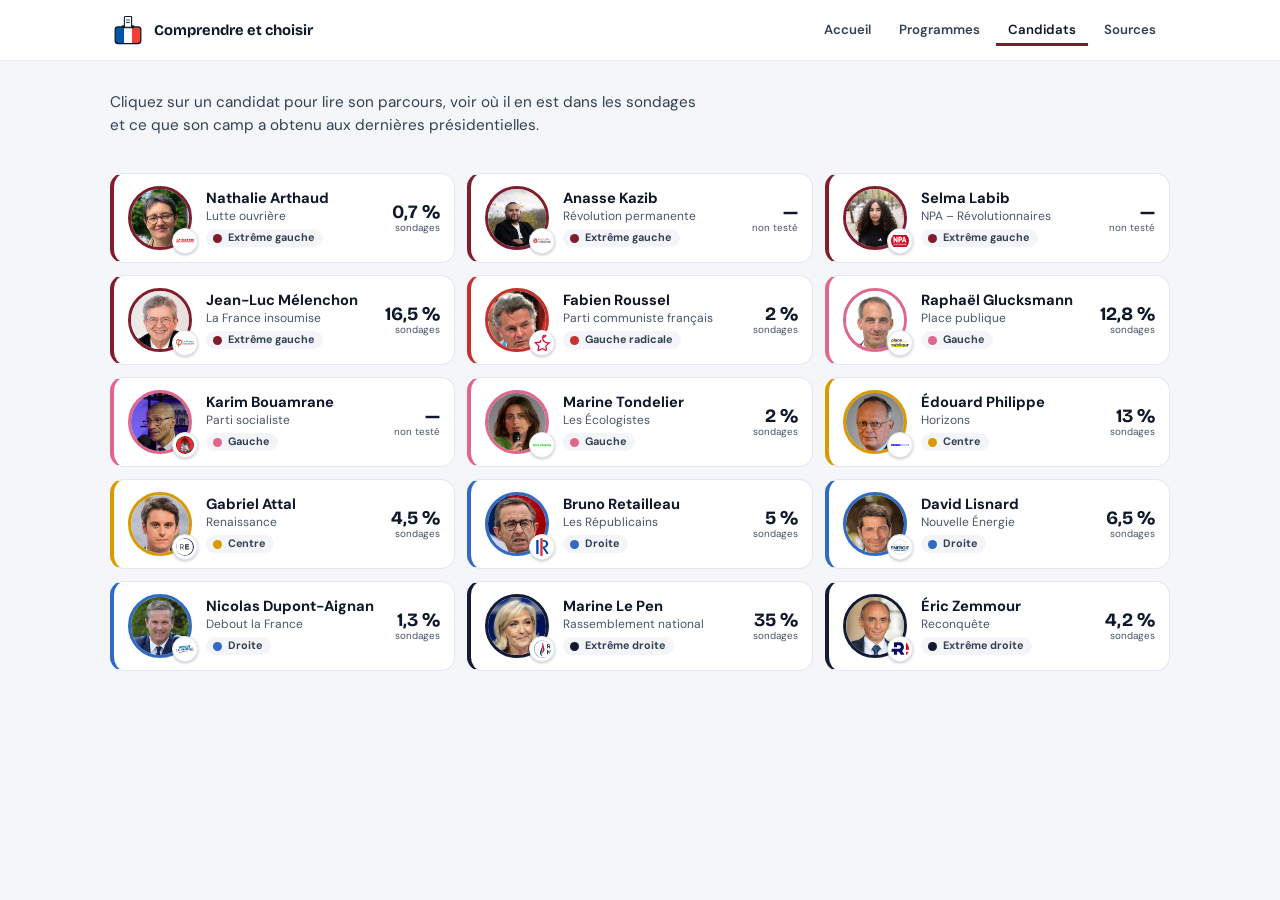
==== candidats.html @ 64fd881b "Drawer : liens proches/opposés multiples et symétriques Co-Authored-By: Claude Sonnet 5.5 <noreply@a" ====
<!doctype html>
<html lang="fr">
<head>
<meta charset="utf-8">
<meta name="viewport" content="width=device-width, initial-scale=1">
<title>Les candidats · Comprendre et choisir</title>
<meta name="description" content="Fiches des candidats à la présidentielle 2027 : parcours politique, parti et nuance, sondages et résultats aux dernières présidentielles.">
<meta name="theme-color" content="#F4F6FA">
<link rel="preconnect" href="https://fonts.googleapis.com">
<link rel="preconnect" href="https://fonts.gstatic.com" crossorigin>
<link rel="stylesheet" href="https://fonts.googleapis.com/css2?family=Bricolage+Grotesque:wght@600;800&family=DM+Sans:wght@400;500;700&display=swap">
<link rel="stylesheet" href="style.css">
</head>
<body>
<header class="site-header">
  <div class="site-header-in">
    <a class="brand" href="index.html"><svg class="logo" viewBox="0 0 40 40" aria-hidden="true" focusable="false">
        <defs><clipPath id="urne"><rect x="4" y="16" width="32" height="21" rx="3.5"/></clipPath></defs>
        <g clip-path="url(#urne)"><rect x="4" y="16" width="11" height="21" fill="#0055A4"/><rect x="15" y="16" width="10" height="21" fill="#fff"/><rect x="25" y="16" width="11" height="21" fill="#EF4135"/></g>
        <rect x="4" y="16" width="32" height="21" rx="3.5" fill="none" stroke="#0F172A" stroke-width="1.6"/>
        <rect x="12" y="14.2" width="16" height="3.6" rx="1.8" fill="#0F172A"/>
        <path d="M15.5 16.5V4.2a1 1 0 0 1 1-1h7a1 1 0 0 1 1 1V16.5z" fill="#fff" stroke="#0F172A" stroke-width="1.4" stroke-linejoin="round"/>
        <path d="M18 7.5h4M18 10.5h4" stroke="#0055A4" stroke-width="1.3" stroke-linecap="round"/>
      </svg><span>Comprendre et choisir</span></a>
    <nav aria-label="Navigation principale">
      <a href="index.html">Accueil</a>
      <a href="programmes.html">Programmes</a>
      <a href="candidats.html" aria-current="page">Candidats</a>
      <a href="sources.html">Sources</a>
    </nav>
  </div>
</header>
<main class="wrap">

<h1 class="sr">Les candidats</h1>
<p class="cd-intro">Cliquez sur un candidat pour lire son parcours, voir où il en est dans les sondages et ce que son camp a obtenu aux dernières présidentielles.</p>

<ul class="cd-grid" id="cd-grid" aria-label="Candidats"></ul>

</main>

<div class="drawer-overlay" id="overlay" hidden></div>
<aside class="drawer drawer-wide" id="drawer" role="dialog" aria-modal="true" aria-labelledby="d-title" hidden>
  <div class="drawer-head">
    <span class="drawer-theme">Fiche candidat</span>
    <button type="button" class="drawer-close" id="d-close" aria-label="Fermer">×</button>
  </div>
  <div class="drawer-body">
    <div class="cd-id">
      <img class="cd-photo" id="d-photo" alt="">
      <div class="cd-id-text">
        <h2 id="d-title"></h2>
        <p class="cd-born" id="d-born"></p>
        <div class="cd-party" id="d-party"></div>
      </div>
    </div>
    <div class="cd-poll" id="d-poll"></div>
    <div class="tabs" role="tablist" aria-label="Sections de la fiche">
      <button type="button" role="tab" id="tab-bio" aria-controls="panel-bio" aria-selected="true" data-tab="bio">Parcours</button>
      <button type="button" role="tab" id="tab-pres" aria-controls="panel-pres" aria-selected="false" tabindex="-1" data-tab="pres">Présidentielles</button>
    </div>
    <div id="panel-bio" role="tabpanel" aria-labelledby="tab-bio"></div>
    <div id="panel-pres" role="tabpanel" aria-labelledby="tab-pres" hidden></div>
  </div>
</aside>

<script src="candidats.js" defer></script>
</body>
</html>
---- style.css ----
:root{
  color-scheme: light;
  --ink:#0F172A; --muted:#475569; --soft:#334155;
  --bg:#F4F6FA; --card:#FFFFFF; --line:#E3E7EF;
  --c1:#7F1D2D; --c2:#C8312B; --c3:#F08AA6; --c4:#F2B632; --c5:#2F6BC4; --c6:#1F3F8F; --c7:#121B33;
  --display:'Bricolage Grotesque','DM Sans',system-ui,sans-serif;
}
*{box-sizing:border-box}
html{-webkit-text-size-adjust:100%}
body{margin:0;background:var(--bg);color:var(--ink);font-family:'DM Sans',system-ui,sans-serif;line-height:1.5}
.wrap{padding:32px 16px 40px;display:flex;flex-direction:column;gap:40px}
h1,h2,h3,p,ul,ol{margin:0}
ul,ol{padding:0;list-style:none}

/* En-tête */
h1{font-family:var(--display);font-weight:800;font-size:clamp(2.5rem,11vw,4.75rem);line-height:1.02;letter-spacing:-.02em}
h2{font-family:var(--display);font-weight:800;font-size:clamp(1.75rem,6vw,2.5rem);letter-spacing:-.01em;line-height:1.1}

/* Hémicycle */
.hemi{background:var(--card);border:1px solid var(--line);border-radius:20px;padding:16px 8px 12px}
.hemi svg{display:block;width:100%;height:auto}
.cap-svg{display:none}

/* Secteurs interactifs */
.sector{cursor:pointer;transition:opacity .15s;outline:none}
.sector path{stroke:#fff;stroke-width:2.5;stroke-linejoin:round}
.sector:focus-visible path{stroke:var(--ink)}
.hemi.has-active .sector:not(.active){opacity:.3}

/* Détail de la nuance */
.detail{margin-top:20px}
.def[hidden]{display:none}
.def.hint:not([hidden]){display:block;text-align:center;color:var(--muted);border-style:dashed}
.def{display:flex;flex-direction:column;gap:12px;background:var(--card);border:1px solid var(--line);border-left:6px solid var(--k);border-radius:16px;padding:18px}
.def h3{font-family:var(--display);font-weight:800;font-size:1.5rem;line-height:1.15;color:var(--kt)}
.def p{font-size:1.02rem}
.def .debate{font-size:.88rem;color:var(--soft);background:#FFF6E0;border-radius:10px;padding:8px 12px}
.def .debate a{color:inherit;text-decoration:underline;text-underline-offset:2px}
.parties{display:flex;flex-wrap:wrap;gap:10px 12px;margin-top:4px}
.pi{display:flex;flex-direction:column;align-items:center;gap:4px;width:64px}
.code{font-size:.62rem;font-weight:700;color:var(--muted);white-space:nowrap;letter-spacing:.02em}
.party{width:64px;height:64px;border-radius:50%;background:#fff;border:1px solid var(--line);display:grid;place-items:center;overflow:hidden;font-size:.78rem;font-weight:800;color:var(--ink)}
.party a{display:grid;place-items:center;width:100%;height:100%;outline:none}
.party{transition:box-shadow .15s,border-color .15s}
.party:hover,.party:focus-within{border-color:var(--k);box-shadow:0 0 0 2px var(--k)}
.party img{width:100%;height:100%;object-fit:contain;padding:6px}
.blk{display:flex;flex-direction:column;gap:8px}
.def h4{margin:0;font-size:.75rem;font-weight:700;letter-spacing:.08em;text-transform:uppercase;color:var(--muted)}
.cands{display:flex;flex-wrap:wrap;gap:16px 14px}
.cand{width:130px;display:flex;flex-direction:column;gap:2px;font-size:.88rem;line-height:1.25}
.cand .pic{position:relative;display:block;width:130px;height:162px;margin-bottom:6px}
.cand .photo{width:100%;height:100%;border-radius:16px;background:var(--line);object-fit:cover;object-position:top}
.cand .badge{position:absolute;right:6px;bottom:6px;width:38px;height:38px;border-radius:50%;background:#fff;border:1px solid var(--line);object-fit:contain;padding:5px;box-shadow:0 1px 4px rgba(15,23,42,.3)}
.cand .name{font-weight:700}
.nocand{font-size:.9rem;color:var(--muted)}
.sr{position:absolute;width:1px;height:1px;overflow:hidden;clip:rect(0 0 0 0);white-space:nowrap}

/* Tablette et plus */
@media (min-width:720px){
  .wrap{padding:30px;gap:56px}
  .hemi{padding:24px 12px 20px}
  .cap-svg{display:inline}
  }
@media (min-width:900px){
  .hemi{display:flex;flex-direction:column;justify-content:center}
  .stage{display:grid;grid-template-columns:minmax(0,3fr) minmax(0,2fr);gap:24px;align-items:stretch}
  .detail{margin-top:0}
  .detail .def:not(.hint){justify-content:flex-start;padding:22px}
  /* Toutes les cartes sont empilées dans la même cellule : la hauteur du bloc
     est celle de la plus grande, elle ne change donc pas au survol. */
  .js .detail{display:grid}
  .js .detail .def{grid-area:1/1}
  .js .detail .def[hidden]{display:flex;visibility:hidden}
}

/* Encart d'information */
.info{background:var(--card);border:1px solid var(--line);border-radius:16px;padding:18px 20px;margin-top:20px;font-size:.95rem;color:var(--soft)}
.info h3{font-family:var(--display);font-size:.95rem;font-weight:800;color:var(--ink);margin-top:4px}
.info ul{list-style:disc;padding-left:1.2rem;display:flex;flex-direction:column;gap:6px}
.info-title{margin:0;font-size:1.02rem}
.info-toggle{display:flex;align-items:center;justify-content:space-between;gap:12px;width:100%;padding:0;border:0;background:none;font:inherit;font-weight:700;color:var(--ink);text-align:left;cursor:pointer}
.info-toggle::after{content:"\25BE";color:var(--muted);font-size:1.1rem;transition:transform .15s}
.info:not(.collapsed) .info-toggle::after{transform:rotate(180deg)}
.info.collapsed .info-body{display:none}
.info-body{display:flex;flex-direction:column;gap:10px;margin-top:12px}
.table-wrap{overflow-x:auto}

/* Habillage de site */
.site-header{position:sticky;top:0;z-index:20;background:#fff;border-bottom:1px solid var(--line)}
.site-header-in{display:flex;align-items:center;justify-content:space-between;gap:12px;padding:12px 16px}
.brand{display:flex;align-items:center;gap:10px;font-family:var(--display);font-weight:800;font-size:1.05rem;color:var(--ink);text-decoration:none}
.logo{width:38px;height:38px;flex:none}
.site-header nav{display:flex;gap:4px}
.site-header nav a{padding:8px 14px;border-radius:999px;color:var(--soft);font-weight:700;font-size:.95rem;text-decoration:none}
.site-header nav a:hover{background:var(--bg);color:var(--ink)}
.site-header nav a[aria-current="page"]{color:var(--ink);box-shadow:inset 0 -3px 0 var(--c1);border-radius:0}
.hemi,.detail .def{box-shadow:0 10px 30px rgba(15,23,42,.06)}
.info{box-shadow:0 10px 30px rgba(15,23,42,.05)}
@media (min-width:720px){
  .site-header-in{padding:14px 32px}
  }

/* Page des sources */
.page-head{display:flex;flex-direction:column;gap:6px}
.page-title{font-size:clamp(2rem,6vw,3rem);letter-spacing:-.02em}
.page-count{color:var(--muted);font-size:.9rem}
.grid-card,.card-section{background:var(--card);border:1px solid var(--line);border-radius:16px;box-shadow:0 10px 30px rgba(15,23,42,.05)}
.grid-card{overflow:hidden}
.datagrid{width:100%;min-width:680px;border-collapse:collapse;font-size:.92rem}
.datagrid th{text-align:left;padding:14px 16px;font-size:.72rem;letter-spacing:.06em;text-transform:uppercase;color:var(--muted);background:#F8F9FC}
.datagrid th:first-child{width:46%}
.datagrid th button{all:unset;display:inline-flex;align-items:center;gap:6px;cursor:pointer;text-transform:uppercase;letter-spacing:.06em}
.datagrid th button:focus-visible{outline:2px solid var(--ink);outline-offset:2px}
.arrow::after{content:"\2195";opacity:.4}
th[aria-sort="ascending"] .arrow::after{content:"\2191";opacity:1}
th[aria-sort="descending"] .arrow::after{content:"\2193";opacity:1}
.filters td{padding:8px 16px;background:var(--card)}
.filters input,.filters select{width:100%;font:inherit;font-size:.85rem;padding:6px 8px;border:1px solid var(--line);border-radius:8px;background:#F8F9FC;color:var(--ink)}
.datagrid tbody td{padding:10px 16px;border-top:1px solid var(--line);vertical-align:middle}
.datagrid tbody tr[hidden]{display:none}
.g-title a{font-weight:700;color:var(--ink);text-decoration:none}
.g-title a:hover{text-decoration:underline;text-underline-offset:2px}
.pill{display:inline-block;padding:2px 10px;border-radius:999px;background:var(--bg);font-size:.75rem;font-weight:700;color:var(--soft);white-space:nowrap}
.empty{padding:20px 16px;color:var(--muted)}
.card-section{padding:20px 22px}
.card-head{display:flex;align-items:center;justify-content:space-between;gap:12px;margin-bottom:14px}
.card-head h2{font-size:1.3rem}
.count-badge{background:var(--bg);border-radius:999px;padding:2px 10px;font-size:.78rem;font-weight:700;color:var(--soft)}
.cards{display:grid;grid-template-columns:repeat(auto-fill,minmax(190px,1fr));gap:12px}
.card{display:flex;flex-direction:column;gap:6px;padding:12px;border:1px solid var(--line);border-radius:14px;background:#fff}
.card-img{display:grid;place-items:center;height:96px;border-radius:10px;background:var(--bg);overflow:hidden}
.card-img img{width:100%;height:100%;object-fit:contain;padding:10px}
.card-photo .card-img{height:190px}
.card-photo .card-img img{width:100%;height:100%;padding:0;object-fit:cover;object-position:top}
.card h3{font-size:.95rem;font-weight:700;line-height:1.25}
.card-link{font-size:.78rem;color:var(--c1);text-underline-offset:2px;overflow-wrap:anywhere}
.card-meta{display:flex;flex-wrap:wrap;align-items:center;gap:6px;margin-top:auto;font-size:.75rem;color:var(--muted)}
.lic{padding:2px 8px;border-radius:999px;font-size:.7rem;font-weight:700;white-space:nowrap}
.lic-attr{background:#FBE3E6;color:#8A1C2F}
.lic-cc0{background:#E8EAF1;color:var(--soft)}
.lic-pd{background:var(--bg);color:var(--ink);box-shadow:inset 0 0 0 1px var(--line)}
.lic-other{background:#FFF3D6;color:#7A5A00}

/* Sondages */
.polls{background:var(--card);border:1px solid var(--line);border-radius:16px;padding:20px 22px;box-shadow:0 10px 30px rgba(15,23,42,.05)}
.polls-head{display:flex;flex-wrap:wrap;align-items:flex-start;justify-content:space-between;gap:12px;margin-bottom:14px}
.polls-head h2{font-size:1.4rem}
.polls-sub{color:var(--muted);font-size:.88rem;margin-top:2px}
.polls-head select{font:inherit;font-size:.88rem;padding:7px 10px;border:1px solid var(--line);border-radius:8px;background:#F8F9FC;color:var(--ink);max-width:100%}
.tabs{display:flex;gap:4px;border-bottom:1px solid var(--line);margin-bottom:18px;overflow-x:auto}
.tabs button{font:inherit;font-weight:700;font-size:.95rem;color:var(--muted);background:none;border:0;border-bottom:3px solid transparent;padding:10px 16px;margin-bottom:-1px;cursor:pointer;white-space:nowrap}
.tabs button:hover{color:var(--ink)}
.tabs button[aria-selected="true"]{color:var(--ink);border-bottom-color:var(--c1)}
.tabs button:focus-visible{outline:2px solid var(--ink);outline-offset:-2px;border-radius:6px}
.polls [role="tabpanel"][hidden]{display:none}
.polls-main{display:grid;grid-template-columns:1fr;gap:24px}
@media (min-width:900px){.polls-main{grid-template-columns:minmax(0,1fr) 280px;align-items:start}}
.bars{display:flex;flex-direction:column;gap:8px}
.bar-row{display:grid;grid-template-columns:minmax(110px,190px) 1fr 52px;align-items:center;gap:12px;font-size:.92rem}
.bar-name{display:block;font-weight:700;color:var(--ink);line-height:1.2}
.bar-name small{display:block;font-weight:400;font-size:.72rem;color:var(--muted)}
.bar-track{display:block;height:14px;border-radius:999px;background:var(--bg);overflow:hidden}
.bar-fill{display:block;height:100%;border-radius:999px;background:var(--k,#9CA3AF)}
.bar-val{display:block;text-align:right;font-weight:700;color:var(--ink)}
.runoff{border:1px solid var(--line);border-radius:14px;padding:16px;background:#F8F9FC}
.runoff h3{font-size:.75rem;font-weight:700;letter-spacing:.08em;text-transform:uppercase;color:var(--muted);margin-bottom:12px}
.runoff ul{display:flex;flex-direction:column;gap:10px}
.ro{display:flex;align-items:center;gap:12px;background:#fff;border:1px solid var(--line);border-radius:12px;padding:10px;border-left:6px solid var(--k,#9CA3AF)}
.ro img{width:56px;height:70px;border-radius:10px;object-fit:cover;object-position:top;flex:none;background:var(--line)}
.ro b{display:block;font-size:.98rem;line-height:1.2;color:var(--ink)}
.ro span{display:block;font-size:.82rem;color:var(--muted);margin-top:2px}
.ro strong{display:block;font-family:var(--display);font-weight:800;font-size:1.5rem;line-height:1.1;color:var(--ink);margin-top:2px}
.chart svg{display:block;width:100%;height:auto;overflow:visible}
.chart .grid line{stroke:var(--line);stroke-width:1}
.chart text{font-family:'DM Sans',system-ui,sans-serif;font-size:11px;fill:var(--muted)}
.chart .line{fill:none;stroke-width:2.5;stroke-linejoin:round;stroke-linecap:round}
.chips{display:flex;flex-wrap:wrap;gap:8px;margin-top:14px}
.chips button{display:inline-flex;align-items:center;gap:8px;font:inherit;font-weight:700;font-size:.82rem;color:var(--ink);background:#fff;border:1px solid var(--line);border-radius:999px;padding:5px 12px;cursor:pointer}
.chips button i{width:10px;height:10px;border-radius:50%;background:var(--k)}
.chips button[aria-pressed="false"]{opacity:.45}
.stack{display:flex;height:40px;border-radius:12px;overflow:hidden;margin-bottom:18px}
.stack span{display:flex;align-items:center;justify-content:center;font-weight:800;font-size:.9rem;color:#fff;min-width:0;overflow:hidden;white-space:nowrap}
.groups{display:grid;grid-template-columns:1fr;gap:14px}
@media (min-width:900px){.groups{grid-template-columns:repeat(3,minmax(0,1fr))}}
.group{border:1px solid var(--line);border-radius:14px;padding:16px;border-top:6px solid var(--k)}
.group-head{display:flex;align-items:baseline;justify-content:space-between;gap:8px;margin-bottom:12px}
.group-head h3{font-size:1.15rem}
.group-head b{font-family:var(--display);font-weight:800;font-size:1.6rem;color:var(--ink)}
.group .bar-row{grid-template-columns:minmax(80px,120px) 1fr 46px;gap:8px;font-size:.85rem}
.polls-meta{margin-top:16px;font-size:.78rem;color:var(--muted)}
@media (max-width:520px){.bar-row{grid-template-columns:96px 1fr 44px;gap:8px;font-size:.85rem}}

/* Affinage : échelle réduite, largeur contenue, finitions */
html{font-size:93.75%}
.wrap{width:100%;max-width:1120px;margin-inline:auto}
.site-header-in{max-width:1120px;margin-inline:auto}
@media (min-width:720px){.wrap{gap:36px}}
.site-header{border-bottom-color:#ECEFF5}
.logo{width:32px;height:32px}
.brand{font-size:.98rem;font-weight:700}
.site-header nav a{font-size:.88rem;font-weight:600;padding:6px 12px}
h2,h3{font-weight:700;letter-spacing:-.01em}
.hemi,.detail .def,.polls,.info,.grid-card,.card-section{border-color:#E8ECF3;box-shadow:0 1px 2px rgba(15,23,42,.04),0 10px 28px rgba(15,23,42,.05)}
.hemi,.detail .def,.polls,.info,.grid-card,.card-section{border-radius:14px}
@media (min-width:900px){
  .stage{grid-template-columns:minmax(0,1fr) minmax(0,1fr);gap:20px}
  .detail .def:not(.hint){padding:22px 24px}
}
.def{border-left-width:4px}
.def h3{font-size:1.4rem}
.def h4,.candidates h4{font-size:.66rem;letter-spacing:.12em;color:#8A91A5}
.def p{font-size:.95rem}
.def .debate{font-size:.82rem;border-radius:8px}
.def .definition{color:var(--soft)}
.party{width:54px;height:54px}
.pi{width:54px}
.code{font-size:.58rem;font-weight:600}
.cands{gap:14px 12px}
.cand{width:104px;font-size:.8rem}
.cand .pic{width:104px;height:130px}
.cand .photo{border-radius:12px}
.cand .badge{width:32px;height:32px;right:5px;bottom:5px;padding:4px}
.cand .name{font-weight:600}
.info{padding:14px 18px}
.info-body{font-size:.9rem}
.polls{padding:22px 24px}
.polls-head h2{font-size:1.2rem}
.polls-sub{font-size:.8rem}
.polls-head select{font-size:.8rem;padding:6px 9px}
.tabs button{font-size:.85rem;font-weight:600;padding:8px 14px}
.bars{gap:10px}
.bar-row{font-size:.86rem;gap:14px;grid-template-columns:minmax(100px,160px) 1fr 48px}
.bar-name{font-weight:600}
.bar-name small{font-size:.66rem}
.bar-track{height:8px}
.bar-val{font-weight:600}
@media (min-width:900px){.polls-main{grid-template-columns:minmax(0,1fr) 240px}}
.runoff{padding:14px;border-radius:12px}
.runoff h3{font-size:.66rem;letter-spacing:.12em}
.ro{padding:8px;border-radius:10px;border-left-width:4px;gap:10px}
.ro img{width:44px;height:56px;border-radius:8px}
.ro b{font-size:.88rem;font-weight:600}
.ro span{font-size:.74rem}
.ro strong{font-size:1.2rem;font-weight:700}
.chart{max-width:900px}
.chart .line{stroke-width:2}
.chart text{font-size:10px}
.chips{margin-top:10px;gap:6px}
.chips button{font-size:.75rem;font-weight:600;padding:4px 10px}
.stack{height:30px;border-radius:8px;margin-bottom:14px}
.stack span{font-size:.78rem;font-weight:700}
.group{padding:14px;border-top-width:4px;border-radius:12px}
.group-head h3{font-size:1rem}
.group-head b{font-size:1.25rem;font-weight:700}
.group .bar-row{grid-template-columns:minmax(70px,100px) 1fr 42px;font-size:.8rem}
.polls-meta{font-size:.72rem}
.page-title{font-size:2rem;font-weight:700}
.datagrid{font-size:.85rem}
.card-img{height:80px}
.card-photo .card-img{height:150px}
.card h3{font-size:.88rem;font-weight:600}
.card-head h2{font-size:1.15rem}

/* Pastilles photo de la tendance */
.chips{gap:10px}
.chips button{width:42px;height:42px;padding:0;border:3px solid var(--k);border-radius:50%;overflow:hidden;background:#fff;transition:opacity .15s,filter .15s,transform .15s}
.chips button img{display:block;width:100%;height:100%;object-fit:cover;object-position:top}
.chips button:hover{transform:translateY(-1px)}
.chips button[aria-pressed="false"]{opacity:.4;filter:grayscale(1)}
.chips button:focus-visible{outline:2px solid var(--ink);outline-offset:2px}

/* Photos rondes dans les barres */
.bar-row{grid-template-columns:40px 1fr 48px;gap:14px}
.bar-photo{display:block;width:36px;height:36px;border-radius:50%;overflow:hidden;border:2px solid var(--k);background:var(--line)}
.bar-photo img{display:block;width:100%;height:100%;object-fit:cover;object-position:top}
.group .bar-row{grid-template-columns:36px 1fr 42px;gap:10px}
.group .bar-photo{width:32px;height:32px}
@media (max-width:520px){.bar-row{grid-template-columns:36px 1fr 44px;gap:10px}}

/* Miniatures dans le graphique de tendance */
.chart .av{cursor:pointer;transition:opacity .15s}
.chart .av[aria-pressed="false"]{opacity:.38;filter:grayscale(1)}
.chart .av:focus-visible{outline:2px solid var(--ink);outline-offset:2px}
@media (min-width:700px){.chips{display:none}}
@media (max-width:699px){.chart .av{display:none}}

/* Sondages : moins de 5 % */
.polls-left{display:flex;flex-direction:column;gap:20px;min-width:0}
.low h3{font-size:.66rem;font-weight:700;letter-spacing:.12em;text-transform:uppercase;color:#8A91A5;margin-bottom:10px}
.low-list{display:flex;flex-wrap:wrap;gap:8px 14px}
.low-item{display:flex;flex-direction:column;align-items:center;gap:4px}
.low-item .bar-photo{width:36px;height:36px}
.low-val{font-size:.72rem;font-weight:600;color:var(--soft)}

/* Hémicycle au-dessus du détail */
.stage{grid-template-columns:1fr;gap:20px}
.hemi svg{max-width:520px;margin-inline:auto}
@media (min-width:900px){
  .stage{display:grid;grid-template-columns:minmax(0,1fr);gap:20px;align-items:start}
  .hemi{display:block;padding:22px 24px 18px}
  .detail{margin-top:0}
  .detail .def:not(.hint),.js .detail .def[hidden]:not(.hint){display:grid;grid-template-columns:minmax(0,1fr) minmax(0,1fr);column-gap:40px;row-gap:16px;align-content:start;padding:22px 26px}
  .detail .def h3{grid-column:1/-1}
  .detail .def .blk{grid-column:1}
  .detail .def .blk.candidates{grid-column:2;grid-row:2 / span 2}
}

/* Encart dans le cadre de l'hémicycle */
.hemi .info{margin:0;padding:12px 4px 0;border:0;border-top:1px solid var(--line);border-radius:0;box-shadow:none;background:none}
@media (min-width:900px){
  .hemi{display:grid;grid-template-columns:minmax(0,1.1fr) minmax(0,1fr);gap:32px;align-items:center}
  .hemi svg{max-width:100%;margin:0}
  .hemi .info{padding:0 0 0 32px;border-top:0;border-left:1px solid var(--line)}
}

/* Bureau : explication toujours dépliée, sans titre */
@media (min-width:900px){
  .hemi .info-title{display:none}
  .hemi .info.collapsed .info-body{display:flex}
  .hemi .info-body{margin-top:0}
}

/* Page Programmes */
.pf{background:var(--card);border:1px solid #E8ECF3;border-radius:14px;padding:14px 18px;box-shadow:0 1px 2px rgba(15,23,42,.04),0 10px 28px rgba(15,23,42,.05);display:flex;flex-direction:column;gap:10px}
.pf-row{display:flex;align-items:center;gap:14px}
.pf-label{flex:none;width:64px;font-size:.66rem;font-weight:700;letter-spacing:.12em;text-transform:uppercase;color:#8A91A5}
.pf-cands,.pf-themes{display:flex;flex-wrap:wrap;gap:8px}
.pf-cand{position:relative;width:42px;height:42px;padding:0;border:3px solid var(--k);border-radius:50%;background:#fff;cursor:pointer;opacity:.78;transition:opacity .15s,transform .15s,box-shadow .15s}
.pf-cand img{display:block;width:100%;height:100%;border-radius:50%;object-fit:cover;object-position:top}
.pf-cand:hover{opacity:1;transform:translateY(-1px)}
.pf-cand[aria-pressed="true"]{opacity:1;box-shadow:0 0 0 3px #fff,0 0 0 5px var(--k)}
.pf-cand.is-empty{filter:grayscale(1);opacity:.4}
.pf-n{position:absolute;right:-6px;bottom:-6px;min-width:20px;height:20px;padding:0 5px;border-radius:999px;background:var(--ink);color:#fff;font-size:.62rem;font-weight:700;line-height:20px;text-align:center}
.pf-theme{display:inline-flex;align-items:center;gap:6px;font:inherit;font-size:.78rem;font-weight:600;color:var(--ink);background:#fff;border:1px solid var(--line);border-radius:999px;padding:5px 12px;cursor:pointer}
.pf-theme:hover{border-color:var(--ink)}
.pf-theme[aria-pressed="true"]{background:var(--ink);color:#fff;border-color:var(--ink)}
.pf-theme:disabled{opacity:.4;cursor:default}
.pf-n2{font-size:.68rem;font-weight:700;color:var(--muted)}
.pf-theme[aria-pressed="true"] .pf-n2{color:#C9D0E0}
.pf-count{font-size:.78rem;color:var(--muted)}
@media (max-width:719px){.pf-row{flex-direction:column;align-items:flex-start;gap:8px}.pf-label{width:auto}}
#parties{display:flex;flex-direction:column;gap:20px}
.prog-party{background:var(--card);border:1px solid #E8ECF3;border-top:4px solid var(--k);border-radius:14px;padding:18px 20px;box-shadow:0 1px 2px rgba(15,23,42,.04),0 10px 28px rgba(15,23,42,.05);display:flex;flex-direction:column;gap:14px}
.party-head{display:flex;align-items:center;gap:14px;flex-wrap:wrap}
.party-photo{width:48px;height:48px;border-radius:50%;object-fit:cover;object-position:top;border:3px solid var(--k)}
.party-who{flex:1;min-width:160px}
.party-who h2{font-size:1.15rem}
.party-sub{font-size:.82rem;color:var(--muted)}
.party-meta{display:flex;align-items:center;gap:10px}
.party-status{padding:3px 10px;border-radius:999px;font-size:.7rem;font-weight:700;background:var(--bg);color:var(--soft)}
.party-status.is-publie{background:#E4F4EA;color:#1F6B3A}
.party-status.is-partiel{background:#FFF3D6;color:#7A5A00}
.party-status.is-non-publie,.party-status.is-non-trouve,.party-status.is-non-collecte{background:#FBE3E6;color:#8A1C2F}
.party-n{font-size:.78rem;color:var(--muted)}
.party-note{font-size:.84rem;color:var(--soft);background:#F8F9FC;border-radius:10px;padding:10px 12px}
.pgrid{display:grid;grid-template-columns:repeat(auto-fill,minmax(250px,1fr));gap:12px}
.pcard{display:flex;flex-direction:column;gap:6px;text-align:left;font:inherit;background:#fff;border:1px solid var(--line);border-left:4px solid var(--k);border-radius:12px;padding:12px 14px;cursor:pointer;transition:box-shadow .15s,transform .15s}
.pcard:hover{box-shadow:0 8px 22px rgba(15,23,42,.1);transform:translateY(-1px)}
.pcard:focus-visible{outline:2px solid var(--ink);outline-offset:2px}
.pcard-top{display:flex;align-items:center;justify-content:space-between;gap:8px}
.pcard-theme{font-size:.62rem;font-weight:700;letter-spacing:.1em;text-transform:uppercase;color:#8A91A5}
.pcard-flag{flex:none;padding:1px 7px;border-radius:999px;background:#FFF3D6;color:#7A5A00;font-size:.62rem;font-weight:700}
.pcard-text{display:-webkit-box;-webkit-line-clamp:2;-webkit-box-orient:vertical;overflow:hidden;min-height:2.8em;font-size:.88rem;line-height:1.4;color:var(--ink)}
.party-more{align-self:flex-start;font:inherit;font-size:.82rem;font-weight:700;color:var(--ink);background:none;border:1px solid var(--line);border-radius:999px;padding:6px 14px;cursor:pointer}
.party-more:hover{border-color:var(--ink)}
body.no-scroll{overflow:hidden}
.drawer-overlay{position:fixed;inset:0;z-index:40;background:rgba(15,23,42,.38);opacity:0;transition:opacity .2s}
.drawer-overlay.is-open{opacity:1}
.drawer{position:fixed;top:0;right:0;bottom:0;z-index:50;width:min(460px,100%);background:#fff;border-left:4px solid var(--k,#6B7280);box-shadow:-12px 0 40px rgba(15,23,42,.18);overflow-y:auto;transform:translateX(100%);transition:transform .2s ease}
.drawer.is-open{transform:none}
.drawer[hidden],.drawer-overlay[hidden]{display:none}
.drawer-head{position:sticky;top:0;display:flex;align-items:center;justify-content:space-between;gap:12px;padding:14px 18px;background:#fff;border-bottom:1px solid var(--line)}
.drawer-theme{font-size:.66rem;font-weight:700;letter-spacing:.12em;text-transform:uppercase;color:var(--soft)}
.drawer-close{width:34px;height:34px;border:1px solid var(--line);border-radius:50%;background:#fff;font-size:1.3rem;line-height:1;color:var(--ink);cursor:pointer}
.drawer-close:hover{border-color:var(--ink)}
.drawer-body{padding:20px 20px 28px;display:flex;flex-direction:column;gap:16px}
.drawer-body h2{font-size:1.25rem;line-height:1.3;font-weight:700}
.drawer-badges{display:flex;flex-wrap:wrap;gap:6px}
.badge{padding:3px 10px;border-radius:999px;background:var(--bg);font-size:.72rem;font-weight:700;color:var(--soft)}
.badge-warn{background:#FFF3D6;color:#7A5A00}
.drawer-who{display:flex;align-items:center;gap:12px;padding:12px;border:1px solid var(--line);border-radius:12px}
.drawer-who img{width:52px;height:52px;border-radius:50%;object-fit:cover;object-position:top;border:3px solid var(--k)}
.drawer-who b{display:block;font-size:.95rem}
.drawer-who span{font-size:.8rem;color:var(--muted)}
.drawer-source{font-size:.88rem;font-weight:700;color:var(--ink);text-underline-offset:2px;overflow-wrap:anywhere}
.drawer-note{font-size:.82rem;color:var(--soft);background:#F8F9FC;border-radius:10px;padding:10px 12px}
.drawer-more h3{font-size:.66rem;font-weight:700;letter-spacing:.12em;text-transform:uppercase;color:#8A91A5;margin-bottom:8px}
.drawer-more ul{display:flex;flex-direction:column;gap:6px}
.drawer-more button{width:100%;text-align:left;font:inherit;font-size:.84rem;line-height:1.35;color:var(--ink);background:#F8F9FC;border:1px solid transparent;border-radius:10px;padding:9px 12px;cursor:pointer}
.drawer-more button:hover{border-color:var(--line);background:#fff}

.pf-select{font:inherit;font-size:.85rem;font-weight:600;color:var(--ink);padding:8px 34px 8px 12px;min-width:min(100%,340px);border:1px solid var(--line);border-radius:10px;background:#fff url("data:image/svg+xml,%3Csvg xmlns='http://www.w3.org/2000/svg' width='12' height='8' viewBox='0 0 12 8'%3E%3Cpath d='M1 1l5 5 5-5' fill='none' stroke='%23475569' stroke-width='1.6' stroke-linecap='round' stroke-linejoin='round'/%3E%3C/svg%3E") no-repeat right 12px center;appearance:none;-webkit-appearance:none;cursor:pointer}
.pf-select:hover{border-color:var(--ink)}
.pf-select:focus-visible{outline:2px solid var(--ink);outline-offset:2px}
.pf-all{height:42px;padding:0 14px;font:inherit;font-size:.8rem;font-weight:700;color:var(--ink);background:#fff;border:1px solid var(--line);border-radius:999px;cursor:pointer}
.pf-all:hover{border-color:var(--ink)}
.pf-cand[aria-pressed="false"]{filter:grayscale(1);opacity:.4}
.pf-all[aria-pressed="true"]{background:var(--ink);color:#fff;border-color:var(--ink)}
.pf-cands{align-items:center}

/* Badges de thèmes (icônes Phosphor) */
.tbadge{display:inline-grid;place-items:center;flex:none;width:26px;height:26px;border-radius:50%;background:var(--c,#6B7280)}
.tbadge::before{content:"";width:14px;height:14px;background:#fff;-webkit-mask:var(--icon) center/contain no-repeat;mask:var(--icon) center/contain no-repeat}
.tbadge-lg{width:34px;height:34px}
.tbadge-lg::before{width:19px;height:19px}
.pf-theme-wrap{display:inline-flex;align-items:center;gap:10px}
.pcard-top{justify-content:space-between}
.drawer-theme{display:inline-flex;align-items:center;gap:10px}

/* Combobox des thèmes (sélection multiple) */
.pf-combo{position:relative;min-width:0}
.pf-combo-btn{display:flex;align-items:center;gap:10px;min-width:min(100%,340px);padding:7px 12px;font:inherit;font-size:.85rem;font-weight:600;color:var(--ink);background:#fff;border:1px solid var(--line);border-radius:10px;cursor:pointer;text-align:left}
.pf-combo-btn:hover,.pf-combo-btn[aria-expanded="true"]{border-color:var(--ink)}
.pf-combo-btn:focus-visible{outline:2px solid var(--ink);outline-offset:2px}
.pf-combo-badges{display:flex;flex:none}
.pf-combo-badges .tbadge{width:22px;height:22px;box-shadow:0 0 0 2px #fff}
.pf-combo-badges .tbadge::before{width:12px;height:12px}
.pf-combo-badges .tbadge+.tbadge{margin-left:-6px}
.pf-combo-text{flex:1;min-width:0;overflow:hidden;text-overflow:ellipsis;white-space:nowrap}
.pf-combo-chev{flex:none;width:12px;height:8px;background:url("data:image/svg+xml,%3Csvg xmlns='http://www.w3.org/2000/svg' width='12' height='8' viewBox='0 0 12 8'%3E%3Cpath d='M1 1l5 5 5-5' fill='none' stroke='%23475569' stroke-width='1.6' stroke-linecap='round' stroke-linejoin='round'/%3E%3C/svg%3E") center/contain no-repeat;transition:transform .15s}
.pf-combo-btn[aria-expanded="true"] .pf-combo-chev{transform:rotate(180deg)}
.pf-combo-pop{position:absolute;left:0;top:calc(100% + 6px);z-index:30;width:min(380px,calc(100vw - 48px));background:#fff;border:1px solid var(--line);border-radius:12px;box-shadow:0 16px 40px rgba(15,23,42,.16);overflow:hidden}
.pf-combo-pop[hidden]{display:none}
.pf-combo-list{max-height:340px;overflow-y:auto;padding:6px;outline:none}
.pf-combo-opt{display:flex;align-items:center;gap:10px;padding:8px 10px;border-radius:8px;font-size:.84rem;cursor:pointer;user-select:none}
.pf-combo-opt.is-active{background:#F1F4F9}
.pf-combo-list:focus-visible .pf-combo-opt.is-active{box-shadow:inset 0 0 0 2px var(--ink)}
.pf-combo-opt[aria-disabled="true"]{opacity:.4;cursor:default}
.pf-check{flex:none;width:16px;height:16px;border:1.5px solid #94A3B8;border-radius:4px;background:#fff;display:grid;place-items:center}
.pf-combo-opt[aria-selected="true"] .pf-check{background:var(--ink);border-color:var(--ink)}
.pf-combo-opt[aria-selected="true"] .pf-check::after{content:"";width:8px;height:4px;border-left:2px solid #fff;border-bottom:2px solid #fff;transform:rotate(-45deg) translate(1px,-1px)}
.pf-opt-label{flex:1;min-width:0;font-weight:600;color:var(--ink)}
.pf-opt-n{font-size:.72rem;font-weight:700;color:var(--muted)}
.pf-combo-foot{padding:8px 10px;border-top:1px solid var(--line);background:#F8F9FC}
.pf-combo-clear{font:inherit;font-size:.78rem;font-weight:700;color:var(--soft);background:none;border:0;cursor:pointer;padding:2px 4px}
.pf-combo-clear:hover{color:var(--ink);text-decoration:underline}

.drawer-amount{margin-top:14px;font-size:.84rem;font-weight:600;color:var(--ink)}
.drawer-links{display:flex;gap:18px;margin-top:18px;padding-top:16px;border-top:1px solid var(--line)}
.dl h3{font-size:.66rem;font-weight:700;letter-spacing:.12em;text-transform:uppercase;color:#8A91A5;margin-bottom:8px}
.dl-btn{width:44px;height:44px;padding:0;border-radius:50%;border:3px solid var(--k,#6B7280);background:#fff;cursor:pointer;overflow:hidden}
.dl-btn img{width:100%;height:100%;object-fit:cover;display:block}
.dl-btn:hover{transform:scale(1.06)}
.dl-btn:focus-visible{outline:2px solid var(--ink);outline-offset:2px}

.drawer-cost{margin-top:18px;padding:14px;border:1px solid var(--line);border-radius:12px;background:#F8F9FC}
.drawer-cost h3{font-size:.66rem;font-weight:700;letter-spacing:.12em;text-transform:uppercase;color:#8A91A5;margin-bottom:8px}
.dc-amount{font-size:.9rem;font-weight:600;line-height:1.4;color:var(--ink)}
.dc-real{margin-top:8px;font-size:.84rem;line-height:1.45;color:var(--soft)}
.dc-level{display:inline-block;margin-right:8px;padding:1px 8px;border-radius:999px;font-size:.72rem;font-weight:700;background:#E5E7EB;color:var(--ink)}
.dc-level[data-l="Faible"]{background:#FDE2E0;color:#9B1C1C}
.dc-level[data-l="Moyen"]{background:#FEF0C7;color:#8A5A00}
.dc-level[data-l="Élevé"]{background:#DCFCE7;color:#166534}
.dc-src{margin-top:10px;display:flex;flex-direction:column;gap:4px;font-size:.78rem}
.dc-src a{color:var(--ink)}

.drawer{width:100%}
@media (min-width:721px){.drawer{width:50vw}}
.drawer-more ul{flex-direction:row;gap:8px}
.drawer-more li{flex:1 1 0;min-width:0}
.drawer-more button{height:100%;font-size:.8rem}

.dl-list{display:flex;flex-wrap:wrap;gap:8px}

/* Fiches candidats */
.cd-intro{font-size:1.02rem;color:var(--soft);max-width:60ch}
.cd-grid{display:grid;grid-template-columns:repeat(auto-fill,minmax(260px,1fr));gap:12px}
.cd-card{width:100%;display:grid;grid-template-columns:auto 1fr auto;align-items:center;gap:14px;text-align:left;font:inherit;color:var(--ink);background:#fff;border:1px solid var(--line);border-left:4px solid var(--k);border-radius:14px;padding:12px 14px;cursor:pointer;transition:box-shadow .15s,transform .15s}
.cd-card:hover{box-shadow:0 8px 22px rgba(15,23,42,.1);transform:translateY(-1px)}
.cd-card:focus-visible{outline:2px solid var(--ink);outline-offset:2px}
.cd-card-pic{position:relative;width:64px;height:64px}
.cd-card-pic>img:first-child{width:100%;height:100%;border-radius:50%;object-fit:cover;object-position:top;border:3px solid var(--k);background:var(--line)}
.cd-logo{width:26px;height:26px;border-radius:50%;background:#fff;border:1px solid var(--line);object-fit:contain;padding:3px}
.cd-card-pic .cd-logo{position:absolute;right:-6px;bottom:-4px;box-shadow:0 1px 3px rgba(15,23,42,.25)}
.cd-card-txt{display:flex;flex-direction:column;gap:2px;min-width:0;line-height:1.25}
.cd-card-txt b{font-size:.98rem}
.cd-card-party{font-size:.8rem;color:var(--muted)}
.cd-nuance{display:inline-flex;align-items:center;gap:6px;align-self:flex-start;margin-top:3px;padding:2px 9px 2px 7px;border-radius:999px;background:#F3F5F9;font-size:.72rem;font-weight:700;color:var(--soft);white-space:nowrap}
.cd-nuance i{width:9px;height:9px;border-radius:50%;background:var(--k)}
.cd-card-poll{display:flex;flex-direction:column;align-items:flex-end;line-height:1.1}
.cd-card-poll b{font-family:var(--display);font-size:1.25rem}
.cd-card-poll small{font-size:.66rem;color:var(--muted)}

/* Drawer large : 50 % de l'écran sur ordinateur, plein écran sur mobile */
.drawer-wide{width:50vw;min-width:480px}
@media (max-width:900px){.drawer-wide{width:100%;min-width:0}}
.cd-id{display:flex;align-items:center;gap:16px}
.cd-photo{width:84px;height:84px;border-radius:50%;object-fit:cover;object-position:top;border:4px solid var(--k);flex:none;background:var(--line)}
.cd-id-text{display:flex;flex-direction:column;gap:4px;min-width:0}
.cd-id-text h2{font-size:1.5rem}
.cd-born{font-size:.82rem;color:var(--muted)}
.cd-party{display:flex;align-items:center;flex-wrap:wrap;gap:8px;font-size:.88rem}
.cd-party .cd-nuance{margin-top:0}
.cd-poll{background:#F8F9FC;border-radius:12px;padding:14px 16px;display:flex;flex-direction:column;gap:6px}
.cd-poll h3,.cd-h{font-size:.66rem;font-weight:700;letter-spacing:.12em;text-transform:uppercase;color:#8A91A5}
.cd-poll-row{display:flex;align-items:center;gap:16px;flex-wrap:wrap}
.cd-poll-val{font-family:var(--display);font-size:2.4rem;line-height:1;color:var(--ink)}
.cd-poll-meta{display:flex;flex-direction:column;font-size:.86rem;font-weight:600}
.cd-delta{font-size:.78rem;font-weight:700;color:var(--muted)}
.cd-delta.up{color:#1F6B3A}.cd-delta.down{color:#8A1C2F}
.cd-poll-src,.cd-poll-none{font-size:.78rem;color:var(--muted)}
.drawer-body .tabs{margin-bottom:0}
.cd-bio{font-size:.98rem;line-height:1.6}
.cd-h{margin:18px 0 10px}
.cd-timeline{display:flex;flex-direction:column;gap:8px;border-left:2px solid var(--line);margin-left:6px;padding-left:16px}
.cd-timeline li{position:relative;display:flex;gap:12px;font-size:.88rem}
.cd-timeline li::before{content:"";position:absolute;left:-23px;top:.5em;width:10px;height:10px;border-radius:50%;background:#fff;border:2px solid var(--k)}
.cd-timeline b{flex:none;width:2.6em;font-variant-numeric:tabular-nums}
.cd-src{margin-top:18px;font-size:.84rem;color:var(--muted)}
.cd-src a,.cd-res-link{color:var(--ink);font-weight:700;text-underline-offset:2px}
.cd-lead{font-size:.88rem;color:var(--soft);margin-bottom:12px}
.cd-res{display:flex;flex-direction:column;gap:10px}
.cd-res-item{border:1px solid var(--line);border-left:4px solid var(--k);border-radius:12px;padding:12px 14px;display:flex;flex-direction:column;gap:4px}
.cd-res-head{display:flex;justify-content:space-between;align-items:baseline;gap:8px}
.cd-res-head b{font-family:var(--display);font-size:1.15rem}
.cd-res-link{font-size:.76rem}
.cd-res-who{font-size:.88rem;font-weight:600}
.cd-res-line{display:flex;align-items:center;gap:12px}
.cd-res-line>b{flex:none;min-width:4.5em;text-align:right;font-variant-numeric:tabular-nums}
.cd-res-bar{flex:1;height:10px;border-radius:999px;background:#EEF1F6;overflow:hidden}
.cd-res-bar span{display:block;height:100%;background:var(--k);border-radius:999px}
.cd-res-sub,.cd-res-note,.cd-res-none{font-size:.8rem;color:var(--muted)}
.cd-note{margin-top:14px;font-size:.82rem;color:var(--soft);background:#F8F9FC;border-radius:10px;padding:10px 12px}
@media (max-width:420px){.cd-card{grid-template-columns:auto 1fr}.cd-card-poll{grid-column:2;flex-direction:row;align-items:baseline;gap:6px}}

/* En-tête : quatre liens sur petit écran */
@media (max-width:640px){
  .brand span{position:absolute;width:1px;height:1px;overflow:hidden;clip:rect(0 0 0 0);white-space:nowrap}
  .site-header nav{gap:0}
  .site-header nav a{padding:6px 9px;font-size:.84rem}
}
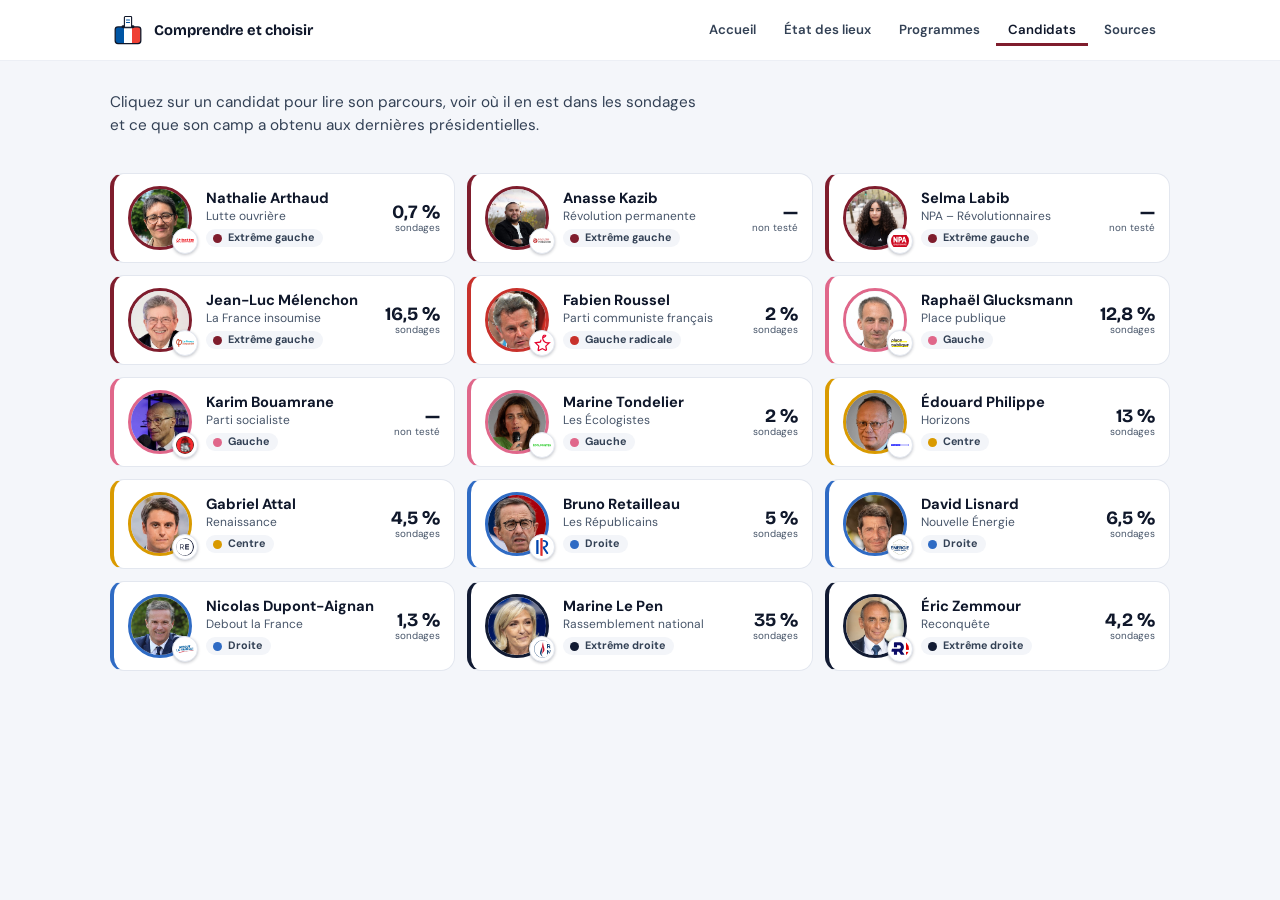
==== commit 50055643: "Page État des lieux : rubriques chiffrées, impôts, comparaisons européennes et parts du budget Co-Au" ====
--- a/candidats.html
+++ b/candidats.html
@@ -24,6 +24,7 @@
       </svg><span>Comprendre et choisir</span></a>
     <nav aria-label="Navigation principale">
       <a href="index.html">Accueil</a>
+      <a href="situation.html">État des lieux</a>
       <a href="programmes.html">Programmes</a>
       <a href="candidats.html" aria-current="page">Candidats</a>
       <a href="sources.html">Sources</a>
--- a/style.css
+++ b/style.css
@@ -529,3 +529,158 @@
   .site-header nav{gap:0}
   .site-header nav a{padding:6px 9px;font-size:.84rem}
 }
+
+.cd-mandats{display:flex;flex-direction:column;gap:6px}
+.cd-mandats li{display:flex;gap:12px;font-size:.88rem;padding:7px 10px;background:#F8F9FC;border-radius:8px}
+.cd-mandats b{flex:none;width:7.5em;font-variant-numeric:tabular-nums}
+.cd-none{font-size:.86rem;color:var(--muted)}
+.cd-res-round{flex:none;width:5.6em;font-size:.76rem;color:var(--muted)}
+.cd-bio+.cd-bio{margin-top:12px}
+
+.cd-term{font:inherit;color:inherit;background:none;border:0;padding:0;cursor:help;border-bottom:1.5px dotted var(--k,#6B7280);font-weight:600}
+.cd-term:hover,.cd-term[aria-expanded="true"]{background:#F1F4F9}
+.cd-term:focus-visible{outline:2px solid var(--ink);outline-offset:1px;border-radius:2px}
+.cd-term-card{display:flex;flex-direction:column;gap:2px;margin:8px 0 4px;padding:10px 12px;font-size:.84rem;line-height:1.45;background:#F8F9FC;border-left:3px solid var(--k,#6B7280);border-radius:8px}
+.cd-term-card[hidden]{display:none}
+.cd-bio{margin-top:12px}.cd-bio:first-child{margin-top:0}
+
+.cand a{display:flex;flex-direction:column;gap:2px;color:inherit;text-decoration:none}
+.cand a:hover .name{text-decoration:underline}
+.cand a:hover .photo{box-shadow:0 4px 14px rgba(15,23,42,.18)}
+.cand a:focus-visible{outline:2px solid var(--ink);outline-offset:3px;border-radius:12px}
+
+.sit-nav{display:flex;flex-wrap:wrap;gap:8px}
+.sit-nav a{display:inline-flex;align-items:center;gap:8px;padding:7px 14px;border-radius:999px;background:#fff;border:1px solid var(--line);font-size:.85rem;font-weight:700;color:var(--ink);text-decoration:none}
+.sit-nav a:hover{border-color:var(--ink)}
+.dot{display:inline-block;width:8px;height:8px;border-radius:50%;flex:none}
+#sit{display:flex;flex-direction:column;gap:24px}
+.sit-sec{scroll-margin-top:90px;padding:24px 16px;border-radius:24px;background:color-mix(in srgb,var(--c) 6%,#fff)}
+.sit-head{display:flex;align-items:center;gap:14px}
+.sit-head h2{font-size:1.5rem;color:var(--c)}
+.sit-head .sit-ico{width:44px;height:44px;border-radius:14px;background:var(--c);box-shadow:0 6px 14px color-mix(in srgb,var(--c) 30%,transparent);position:relative}
+.sit-ico::before{content:"";position:absolute;inset:11px;background:#fff;-webkit-mask:var(--icon) center/contain no-repeat;mask:var(--icon) center/contain no-repeat}
+.sit-intro{margin:12px 0 18px;max-width:none;text-align:justify;hyphens:auto;font-size:.92rem;line-height:1.55;color:var(--soft)}
+.stats{display:grid;grid-template-columns:repeat(2,1fr);gap:12px}
+.stat{position:relative;display:flex;flex-direction:column;gap:6px;padding:18px;background:#fff;border-radius:16px;overflow:hidden}
+.stat-wide{grid-column:1/-1}
+.stat-v{font-family:'Bricolage Grotesque',sans-serif;font-weight:800;font-size:1.7rem;line-height:1.1;letter-spacing:-.02em;color:var(--c)}
+.stat-label{font-size:.9rem;font-weight:700;line-height:1.35}
+.stat-d{font-size:.82rem;line-height:1.4;color:var(--soft)}
+.stat-pill{align-self:flex-start;padding:2px 10px;border-radius:999px;font-size:.74rem;font-weight:700;background:color-mix(in srgb,var(--c) 12%,#fff);color:var(--c)}
+.stat-src{margin-top:auto;padding-top:6px;font-size:.74rem;font-weight:700;color:var(--muted);text-decoration:none}
+.stat-src:hover{color:var(--ink);text-decoration:underline}
+.stat-hero{grid-column:1/-1;background:var(--c);color:#fff;padding:22px}
+.stat-hero .stat-v{font-size:2.4rem;color:#fff}
+.stat-hero .stat-d,.stat-hero .stat-src{color:rgba(255,255,255,.85)}
+.stat-hero .stat-pill{background:rgba(255,255,255,.2);color:#fff}
+.stat-hero .sit-ico{position:absolute;right:-14px;top:-14px;width:120px;height:120px}
+.stat-hero .sit-ico::before{inset:0;background:rgba(255,255,255,.16)}
+.donut-row{display:flex;flex-wrap:wrap;align-items:center;gap:24px;margin-top:8px}
+.donut{position:relative;flex:none;width:150px;height:150px;border-radius:50%;display:grid;place-items:center}
+.donut-mid{display:flex;flex-direction:column;align-items:center;justify-content:center;width:96px;height:96px;border-radius:50%;background:#fff;text-align:center;padding:6px}
+.donut-mid b{font-family:'Bricolage Grotesque',sans-serif;font-size:1.3rem;color:var(--c)}
+.donut-mid span{font-size:.62rem;line-height:1.2;color:var(--muted)}
+.legend{flex:1 1 260px;display:flex;flex-direction:column;gap:8px;font-size:.88rem}
+.legend li{display:grid;grid-template-columns:auto 1fr auto;align-items:center;gap:10px}
+.lg-val{font-variant-numeric:tabular-nums;white-space:nowrap}
+.sbars{display:flex;flex-direction:column;gap:12px;margin-top:6px}
+.sbars li{display:grid;grid-template-columns:minmax(120px,220px) 1fr auto;align-items:center;gap:12px;font-size:.86rem}
+.sb-bar{height:16px;border-radius:999px;background:color-mix(in srgb,var(--c) 12%,#fff);overflow:hidden}
+.sb-fill{display:block;height:100%;border-radius:999px;background:var(--c)}
+.sb-val{font-variant-numeric:tabular-nums;white-space:nowrap}
+@media (min-width:721px){
+  .sit-sec{padding:30px}
+  .stats{grid-template-columns:repeat(4,1fr)}
+  .stat-hero{grid-column:span 2}
+  .stat-v{font-size:1.9rem}
+  .stat-hero .stat-v{font-size:2.8rem}
+}
+@media (max-width:720px){.sbars li{grid-template-columns:1fr auto;grid-template-areas:"n v" "b b"}.sb-name{grid-area:n}.sb-val{grid-area:v}.sb-bar{grid-area:b}}
+
+.rules{display:grid;grid-template-columns:1fr;gap:22px;margin:10px 0 6px}
+.rule{display:flex;flex-direction:column;gap:8px}
+.rule-k{font-weight:700;font-size:.95rem}
+.rule-track{position:relative;height:18px;margin:22px 0 4px;border-radius:999px;background:color-mix(in srgb,var(--c) 12%,#fff)}
+.rule-fr{position:absolute;left:0;top:0;bottom:0;border-radius:999px;background:var(--c)}
+.rule-ea{position:absolute;top:-4px;bottom:-4px;width:3px;margin-left:-1px;background:var(--ink);border-radius:2px}
+.rule-ref{position:absolute;top:-6px;bottom:-6px;width:0;border-left:2px dashed #E4572E}
+.rule-ref em{position:absolute;bottom:100%;left:0;transform:translateX(-50%);margin-bottom:2px;white-space:nowrap;font-style:normal;font-size:.7rem;font-weight:700;color:#C2410C}
+.rule-lg{font-size:.86rem;color:var(--soft)}
+.rule-lg b{color:var(--ink)}
+.facts{display:flex;flex-direction:column;gap:8px;margin-top:14px;padding-top:14px;border-top:1px solid color-mix(in srgb,var(--c) 18%,#fff);font-size:.88rem;line-height:1.5;list-style:disc;padding-left:18px}
+.facts .stat-src{display:inline;margin:0;padding:0}
+@media (min-width:721px){.rules{grid-template-columns:1fr 1fr;gap:32px}}
+.rule-ea::after{content:"Zone euro";position:absolute;top:100%;left:50%;transform:translateX(-50%);margin-top:3px;white-space:nowrap;font-size:.68rem;font-weight:700;color:var(--ink)}
+.rule-track{margin-bottom:22px}
+
+.tbl-wrap{overflow-x:auto;margin-top:6px}
+.tbl{width:100%;border-collapse:collapse;font-size:.86rem;min-width:640px}
+.tbl th,.tbl td{padding:9px 10px;text-align:right;border-bottom:1px solid color-mix(in srgb,var(--c) 14%,#fff);font-variant-numeric:tabular-nums}
+.tbl thead th{font-size:.72rem;font-weight:700;color:var(--soft);vertical-align:bottom}
+.tbl th:first-child,.tbl td:first-child,.tbl th:nth-child(2),.tbl td:nth-child(2){text-align:left}
+.tbl tbody th{font-weight:700;color:var(--c)}
+
+.rank li.is-fr .sb-name,.rank li.is-fr .sb-val{font-weight:800;color:var(--c)}
+.rank li.is-fr{background:color-mix(in srgb,var(--c) 10%,#fff);border-radius:8px;margin:0 -8px;padding:3px 8px}
+.rank li.is-eu .sb-name{font-weight:700}
+.rank li:not(.is-fr) .sb-name{font-weight:400}
+.rank li.is-eu{padding-bottom:8px;margin-bottom:2px;border-bottom:1px solid color-mix(in srgb,var(--c) 18%,#fff)}
+.rank{gap:6px}
+.rank .sb-bar{height:12px}
+.rank .sb-fill.over{background:#E4572E}
+
+.rank .sb-fill.over{background:var(--c)}
+.rank-div .sb-bar{position:relative;overflow:visible;background:color-mix(in srgb,var(--c) 8%,#fff)}
+.rank-div .sb-bar::before{content:"";position:absolute;left:50%;top:-3px;bottom:-3px;width:2px;margin-left:-1px;background:var(--ink);z-index:1}
+.rank-div .sb-fill{position:absolute;top:0;bottom:0;border-radius:0}
+.rank-div .sb-fill.neg{right:50%;background:#D64545;border-radius:999px 0 0 999px}
+.rank-div .sb-fill.pos{left:50%;background:#2F6BC4;border-radius:0 999px 999px 0}
+.rank-axis{font-size:.72rem;font-weight:400;color:var(--muted)}
+.rank-scale{display:flex;justify-content:space-between}
+.rank-scale i{font-style:normal}
+
+.rank li{grid-template-columns:minmax(120px,220px) minmax(0,1fr) 5.5rem}
+.rank .sb-val{text-align:right}
+@media (max-width:720px){.rank li{grid-template-columns:1fr auto}}
+
+@media (min-width:721px){.sbars.nowrap li{grid-template-columns:20rem minmax(0,1fr) 7.5rem}.sbars.nowrap .sb-name{white-space:nowrap}.sbars.nowrap .sb-val{text-align:right}}
+
+.info-i{display:inline-grid;place-items:center;width:16px;height:16px;margin-left:5px;padding:0;border:1.5px solid var(--muted);border-radius:50%;background:#fff;color:var(--muted);font:700 .62rem/1 'DM Sans',sans-serif;cursor:help;vertical-align:middle}
+.info-i:hover,.info-i:focus-visible{border-color:var(--ink);color:var(--ink);outline:none}
+.tip{position:fixed;z-index:80;padding:10px 12px;border-radius:10px;background:var(--ink);color:#fff;font-size:.78rem;font-weight:400;line-height:1.4;text-align:left;box-shadow:0 8px 24px rgba(15,23,42,.25);pointer-events:none}
+
+.rank .sb-bar{position:relative;overflow:visible}
+.rank .sb-fill.neg{background:#D64545}
+.rank .sb-fill.pos{background:#2F6BC4}
+.sb-ref{position:absolute;top:-3px;bottom:-3px;width:0;border-left:2px dashed var(--ink);z-index:1}
+.rank-scale-lin{position:relative;height:1.1em}
+.rank-scale-lin i{position:absolute;top:0}
+.rank-scale-lin .rs-ref{transform:translateX(-50%);color:var(--ink)}
+.rank-scale-lin .rs-end{right:0}
+@media (max-width:720px){.rank-axis .rank-scale{grid-area:b}}
+
+.sit-top{display:grid;grid-template-columns:1fr;gap:12px;margin-top:18px}
+.sit-top .stat-hero{grid-column:auto;justify-content:center}
+.sit-top .stat-hero .stat-v{white-space:nowrap}
+.sit-top .sit-intro{margin:0;max-width:none;padding:22px;border-radius:16px;background:color-mix(in srgb,var(--c) 14%,#fff);color:var(--ink);text-align:justify;hyphens:auto;font-size:.92rem;line-height:1.6}
+.sit-smalls{display:grid;grid-template-columns:repeat(2,1fr);gap:12px;margin-top:12px}
+.sit-wides{display:flex;flex-direction:column;gap:12px;margin-top:12px}
+.sit-wides .stat-wide{grid-column:auto}
+@media (min-width:721px){
+  .sit-top{grid-template-columns:5fr 7fr;align-items:stretch}
+  .sit-smalls{grid-template-columns:repeat(var(--cols),1fr)}
+}
+
+.sit-pair{display:grid;grid-template-columns:1fr;gap:12px}
+@media (min-width:721px){.sit-pair{grid-template-columns:1fr 1fr}}
+.sit-pair .donut-row{gap:16px}
+
+.sit-nav{display:none}
+@media (min-width:721px){
+  .sit-nav{display:block;position:sticky;top:var(--hh,60px);z-index:15;background:#fff;border-bottom:1px solid var(--line)}
+  .sit-nav-in{display:flex;flex-wrap:nowrap;gap:6px;max-width:1120px;margin:0 auto;padding:8px 30px;overflow-x:auto}
+  .sit-nav-in a{display:inline-flex;align-items:center;gap:8px;flex:none;padding:6px 12px;border-radius:999px;border:0;background:transparent;font-size:.85rem;font-weight:700;color:var(--soft);text-decoration:none}
+  .sit-nav-in a:hover,.sit-nav-in a[aria-current="true"]{background:var(--bg);color:var(--ink)}
+  .sit-sec{scroll-margin-top:calc(var(--hh,60px) + 60px)}
+}
+.stat-label .info-i{margin-left:6px}
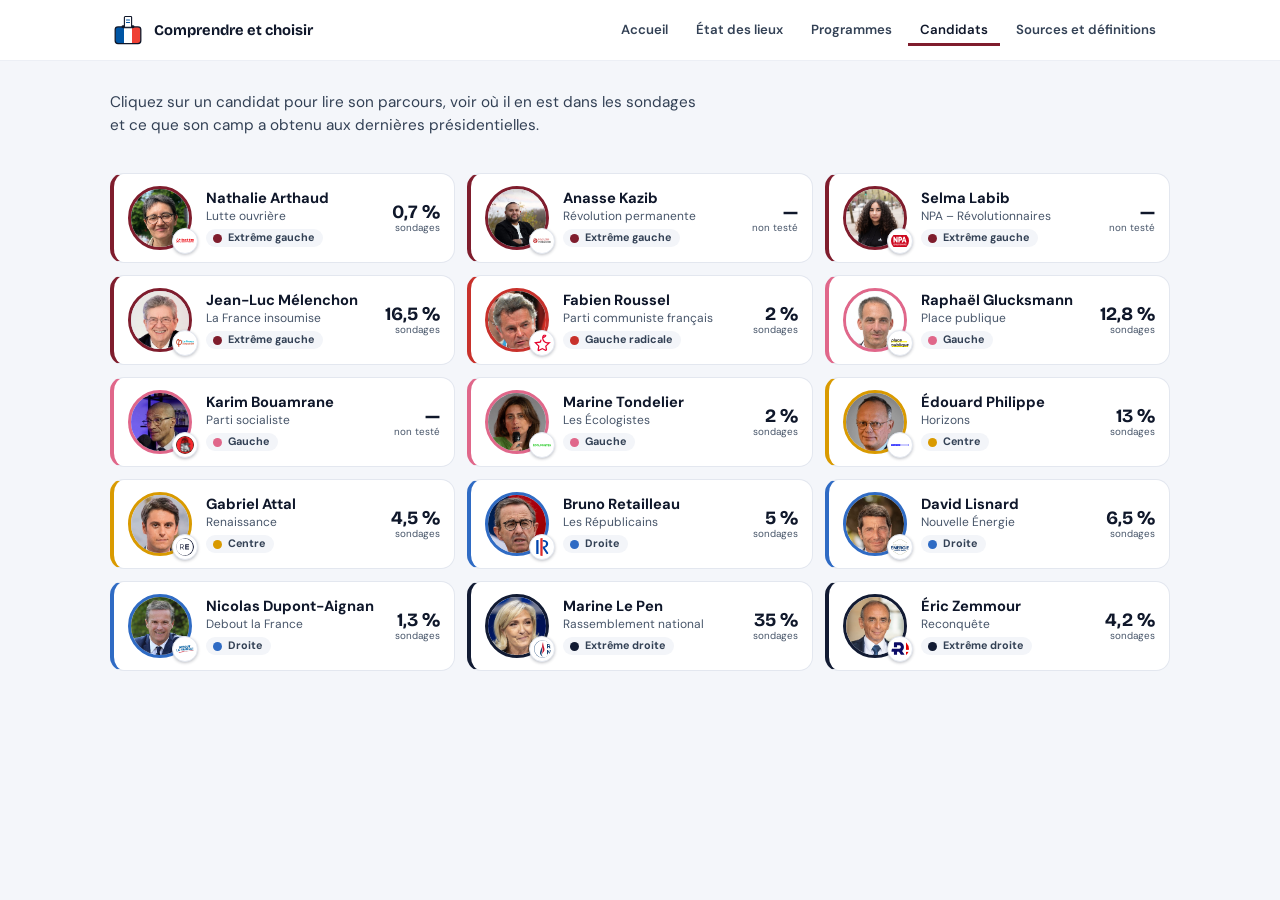
==== commit 8e3a1a51: "Sources et définitions : définitions politiques, institutions françaises et sources associées Co-Aut" ====
--- a/candidats.html
+++ b/candidats.html
@@ -27,7 +27,7 @@
       <a href="situation.html">État des lieux</a>
       <a href="programmes.html">Programmes</a>
       <a href="candidats.html" aria-current="page">Candidats</a>
-      <a href="sources.html">Sources</a>
+      <a href="sources.html">Sources et définitions</a>
     </nav>
   </div>
 </header>
--- a/style.css
+++ b/style.css
@@ -684,3 +684,20 @@
   .sit-sec{scroll-margin-top:calc(var(--hh,60px) + 60px)}
 }
 .stat-label .info-i{margin-left:6px}
+
+.defs{display:grid;grid-template-columns:1fr;gap:12px}
+.def-card{background:var(--bg);border-radius:12px;padding:14px 16px}
+.def-card dt{font-family:'Bricolage Grotesque',sans-serif;font-weight:800;font-size:1.05rem;margin-bottom:6px}
+.def-card dd{margin:0;font-size:.9rem;line-height:1.55}
+.def-src{display:block;margin-top:8px;font-size:.78rem;font-weight:700;color:var(--muted)}
+.def-src a{color:var(--muted);text-decoration:none}
+.def-src a:hover{color:var(--ink);text-decoration:underline}
+.inst-lead{margin-bottom:14px;font-size:.92rem;color:var(--soft)}
+.insts{display:grid;grid-template-columns:1fr;gap:12px}
+.inst-card{background:var(--bg);border-radius:12px;padding:14px 16px}
+.inst-card h3{font-size:1rem;margin-bottom:6px}
+.inst-card p{font-size:.9rem;line-height:1.55}
+.inst-card p.def-src{margin-top:8px;font-size:.78rem;line-height:1.4}
+.grid-head{padding:18px 22px 6px}
+.grid-head h2{font-size:1.15rem}
+@media (min-width:721px){.defs,.insts{grid-template-columns:1fr 1fr}}
